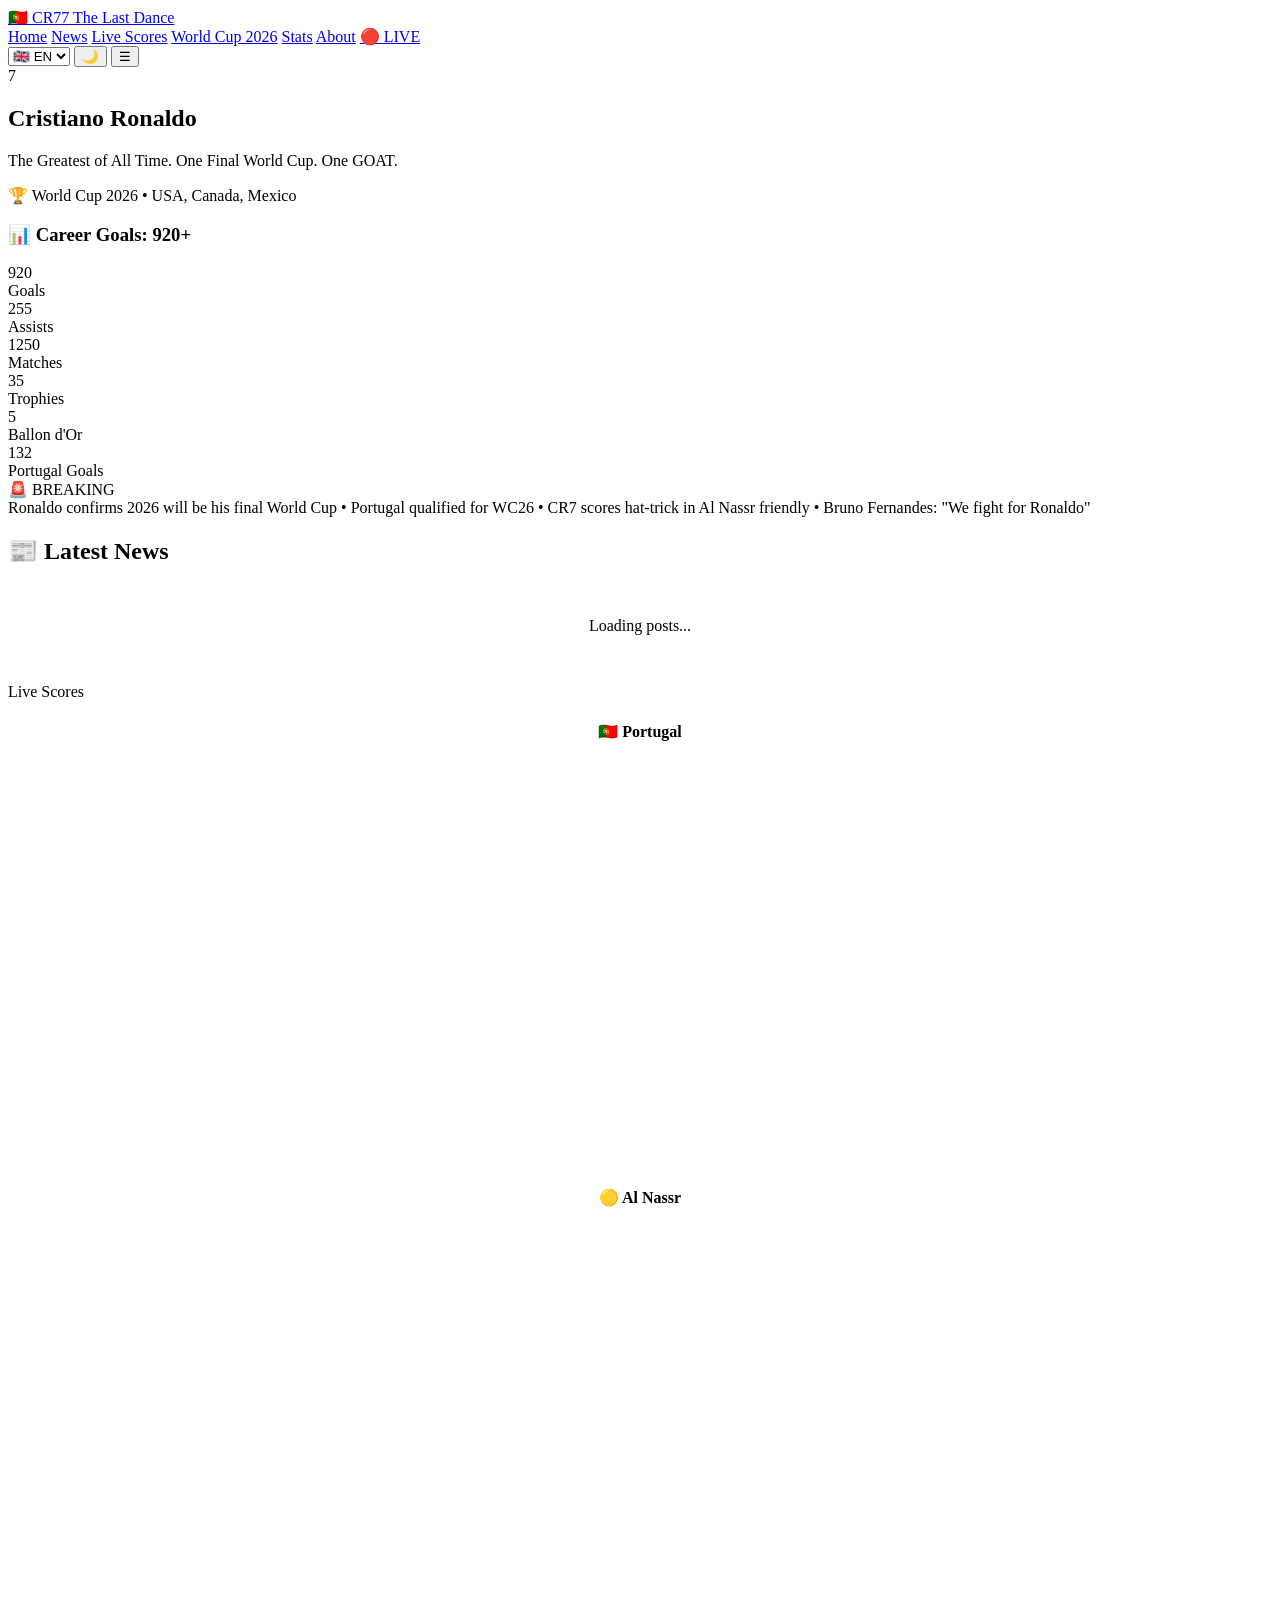
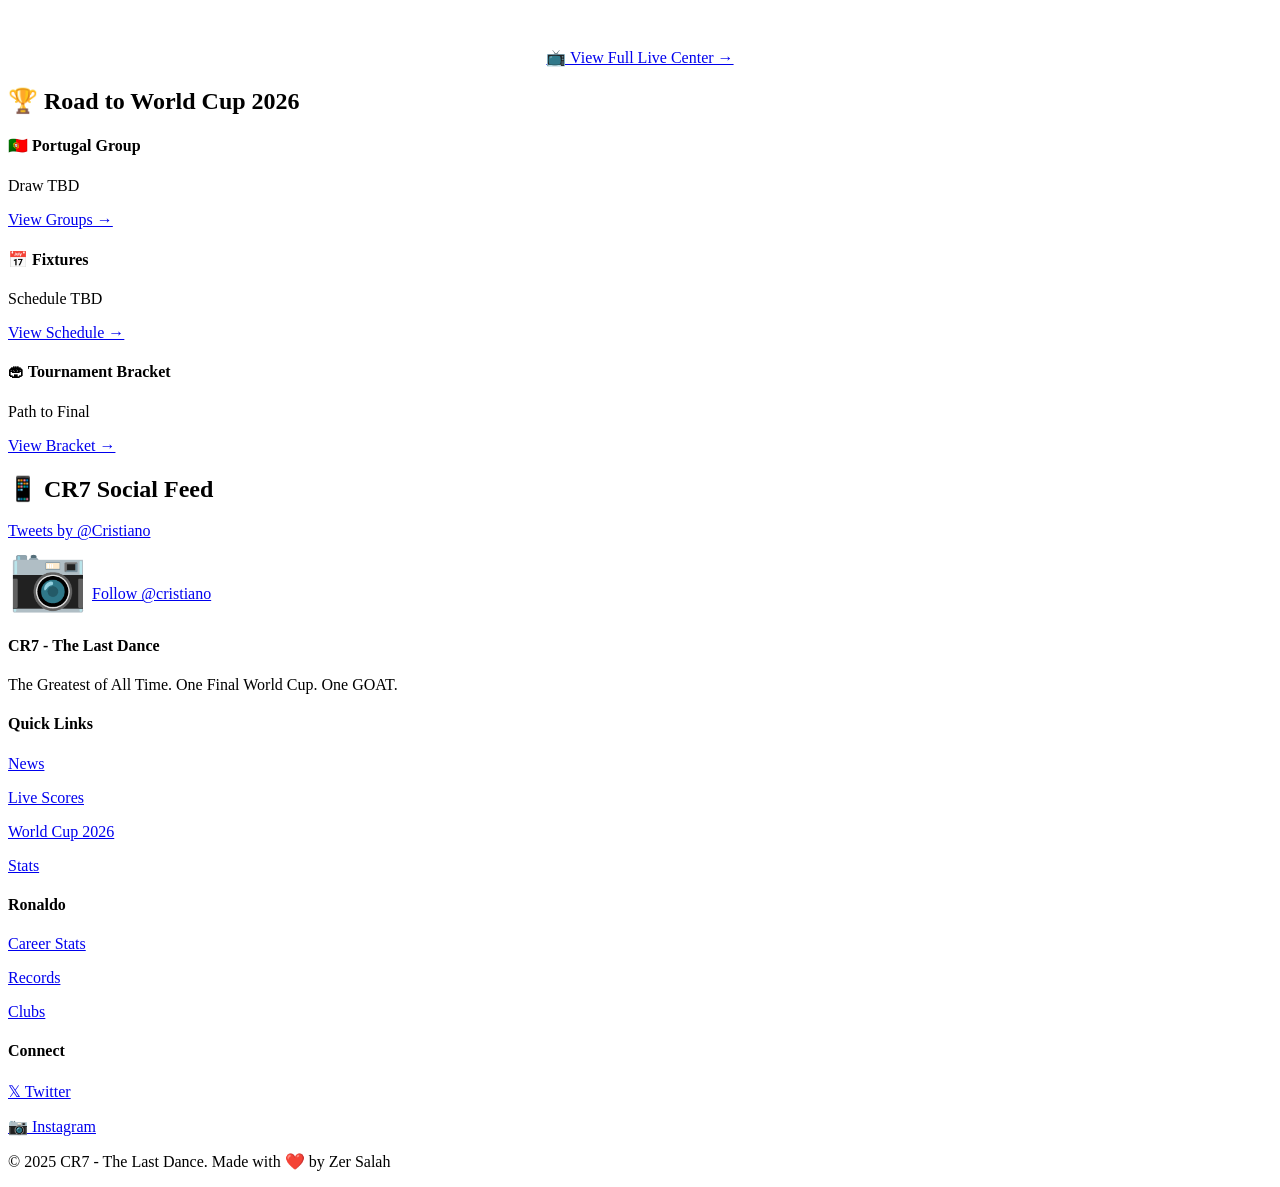
==== index.html @ 3b0e1123 "Create index.html" ====
<!DOCTYPE html>
<html lang="en" dir="ltr" data-theme="light">
<head>
    <meta charset="UTF-8">
    <meta name="viewport" content="width=device-width, initial-scale=1.0">
    <title>CR7 - The Last Dance</title>
    <meta name="description" content="The Greatest of All Time. One Final World Cup. One GOAT.">
    <meta name="keywords" content="Cristiano Ronaldo, CR7, Portugal, World Cup 2026, WC26, Al Nassr, Football, GOAT">
    <meta name="author" content="Zer Salah">
    <meta property="og:title" content="CR7 - The Last Dance">
    <meta property="og:description" content="The Greatest of All Time. One Final World Cup. One GOAT.">
    <meta property="og:url" content="https://cr7goat.vercel.app/">
    <meta property="og:type" content="website">
    <meta name="twitter:card" content="summary_large_image">
    <link rel="stylesheet" href="css/style.css">
    <link href="https://fonts.googleapis.com/css2?family=Inter:wght@400;500;600;700;800;900&family=Tajawal:wght@400;500;700;800&display=swap" rel="stylesheet">
    <link rel="icon" href="data:image/svg+xml,<svg xmlns='http://www.w3.org/2000/svg' viewBox='0 0 100 100'><text y='0.9em' font-size='90'>🐐</text></svg>">
</head>
<body>
    <header class="site-header">
        <div class="header-inner">
            <a href="index.html" class="logo">
                <span>🇵🇹</span> CR7<span class="logo-number">7</span> <span class="logo-text">The Last Dance</span>
            </a>
            <nav class="main-nav" id="mainNav">
                <a href="index.html" class="active">Home</a>
                <a href="news.html">News</a>
                <a href="live-scores.html">Live Scores</a>
                <a href="world-cup.html">World Cup 2026</a>
                <a href="stats.html">Stats</a>
                <a href="about.html">About</a>
                <a href="live-scores.html" class="nav-cta">🔴 LIVE</a>
            </nav>
            <div class="header-actions">
                <select class="lang-switch" id="langSwitch" onchange="changeLanguage(this.value)">
                    <option value="en">🇬🇧 EN</option>
                    <option value="ar">🇸🇦 AR</option>
                    <option value="fr">🇫🇷 FR</option>
                    <option value="pt">🇵🇹 PT</option>
                    <option value="es">🇪🇸 ES</option>
                </select>
                <button class="dark-toggle" id="darkToggle" aria-label="Toggle dark mode">🌙</button>
                <button class="menu-toggle" id="menuToggle" aria-label="Toggle menu">☰</button>
            </div>
        </div>
    </header>

    <section class="hero">
        <div class="hero-content">
            <div class="hero-player">7</div>
            <h1>Cristiano Ronaldo</h1>
            <p class="hero-subtitle">The Greatest of All Time. One Final World Cup. One GOAT.</p>
            <span class="hero-badge">🏆 World Cup 2026 • USA, Canada, Mexico</span>
        </div>
    </section>

    <main class="container">
        <section class="stats-widget" id="statsWidget">
            <h3>📊 Career Goals: <span id="totalGoals">920</span>+</h3>
            <div class="stats-grid">
                <div class="stat-item"><div class="stat-number">920</div><div class="stat-label">Goals</div></div>
                <div class="stat-item"><div class="stat-number">255</div><div class="stat-label">Assists</div></div>
                <div class="stat-item"><div class="stat-number">1250</div><div class="stat-label">Matches</div></div>
                <div class="stat-item"><div class="stat-number">35</div><div class="stat-label">Trophies</div></div>
                <div class="stat-item"><div class="stat-number">5</div><div class="stat-label">Ballon d'Or</div></div>
                <div class="stat-item"><div class="stat-number">132</div><div class="stat-label">Portugal Goals</div></div>
            </div>
        </section>

        <div class="news-ticker">
            <span class="ticker-label">🚨 BREAKING</span>
            <div class="ticker-content">
                <span>Ronaldo confirms 2026 will be his final World Cup • Portugal qualified for WC26 • CR7 scores hat-trick in Al Nassr friendly • Bruno Fernandes: "We fight for Ronaldo"</span>
            </div>
        </div>

        <section>
            <h2>📰 Latest News</h2>
            <div class="posts-grid" id="postsGrid"><p style="text-align:center;padding:2rem;">Loading posts...</p></div>
            <div class="pagination" id="pagination"></div>
        </section>

        <section class="live-scores">
            <div class="live-header"><span class="live-dot"></span> Live Scores</div>
            <div class="live-scores-grid">
                <div><h4 style="text-align:center;">🇵🇹 Portugal</h4>
                    <iframe src="https://www.sofascore.com/team/football/portugal/303/embed" height="400" style="width:100%;border-radius:8px;border:none;"></iframe>
                </div>
                <div><h4 style="text-align:center;">🟡 Al Nassr</h4>
                    <iframe src="https://www.sofascore.com/team/football/al-nassr/2623/embed" height="400" style="width:100%;border-radius:8px;border:none;"></iframe>
                </div>
            </div>
            <div style="text-align:center;margin-top:1rem;">
                <a href="live-scores.html" class="btn-primary">📺 View Full Live Center →</a>
            </div>
        </section>

        <section>
            <h2>🏆 Road to World Cup 2026</h2>
            <div class="wc-preview-grid">
                <div class="wc-card"><h4>🇵🇹 Portugal Group</h4><p style="color:var(--text-light);">Draw TBD</p><a href="world-cup.html" class="btn-link">View Groups →</a></div>
                <div class="wc-card"><h4>📅 Fixtures</h4><p style="color:var(--text-light);">Schedule TBD</p><a href="world-cup.html" class="btn-link">View Schedule →</a></div>
                <div class="wc-card"><h4>🏟 Tournament Bracket</h4><p style="color:var(--text-light);">Path to Final</p><a href="world-cup.html" class="btn-link">View Bracket →</a></div>
            </div>
        </section>

        <section>
            <h2>📱 CR7 Social Feed</h2>
            <div class="social-feed">
                <div class="social-embed">
                    <a class="twitter-timeline" href="https://twitter.com/Cristiano" data-height="500">Tweets by @Cristiano</a>
                    <script async src="https://platform.twitter.com/widgets.js"></script>
                </div>
                <div class="social-embed instagram-placeholder">
                    <span style="font-size:4rem;">📷</span>
                    <a href="https://instagram.com/cristiano" target="_blank" class="btn-instagram">Follow @cristiano</a>
                </div>
            </div>
        </section>
    </main>

    <footer class="site-footer">
        <div class="footer-grid">
            <div><h4>CR7 - The Last Dance</h4><p>The Greatest of All Time. One Final World Cup. One GOAT.</p></div>
            <div><h4>Quick Links</h4><p><a href="news.html">News</a></p><p><a href="live-scores.html">Live Scores</a></p><p><a href="world-cup.html">World Cup 2026</a></p><p><a href="stats.html">Stats</a></p></div>
            <div><h4>Ronaldo</h4><p><a href="stats.html">Career Stats</a></p><p><a href="stats.html">Records</a></p><p><a href="stats.html">Clubs</a></p></div>
            <div><h4>Connect</h4><p><a href="https://twitter.com/Cristiano">𝕏 Twitter</a></p><p><a href="https://instagram.com/cristiano">📷 Instagram</a></p></div>
        </div>
        <div class="footer-bottom"><p>© 2025 CR7 - The Last Dance. Made with ❤️ by Zer Salah</p></div>
    </footer>

    <script src="js/main.js"></script>
</body>
</html>
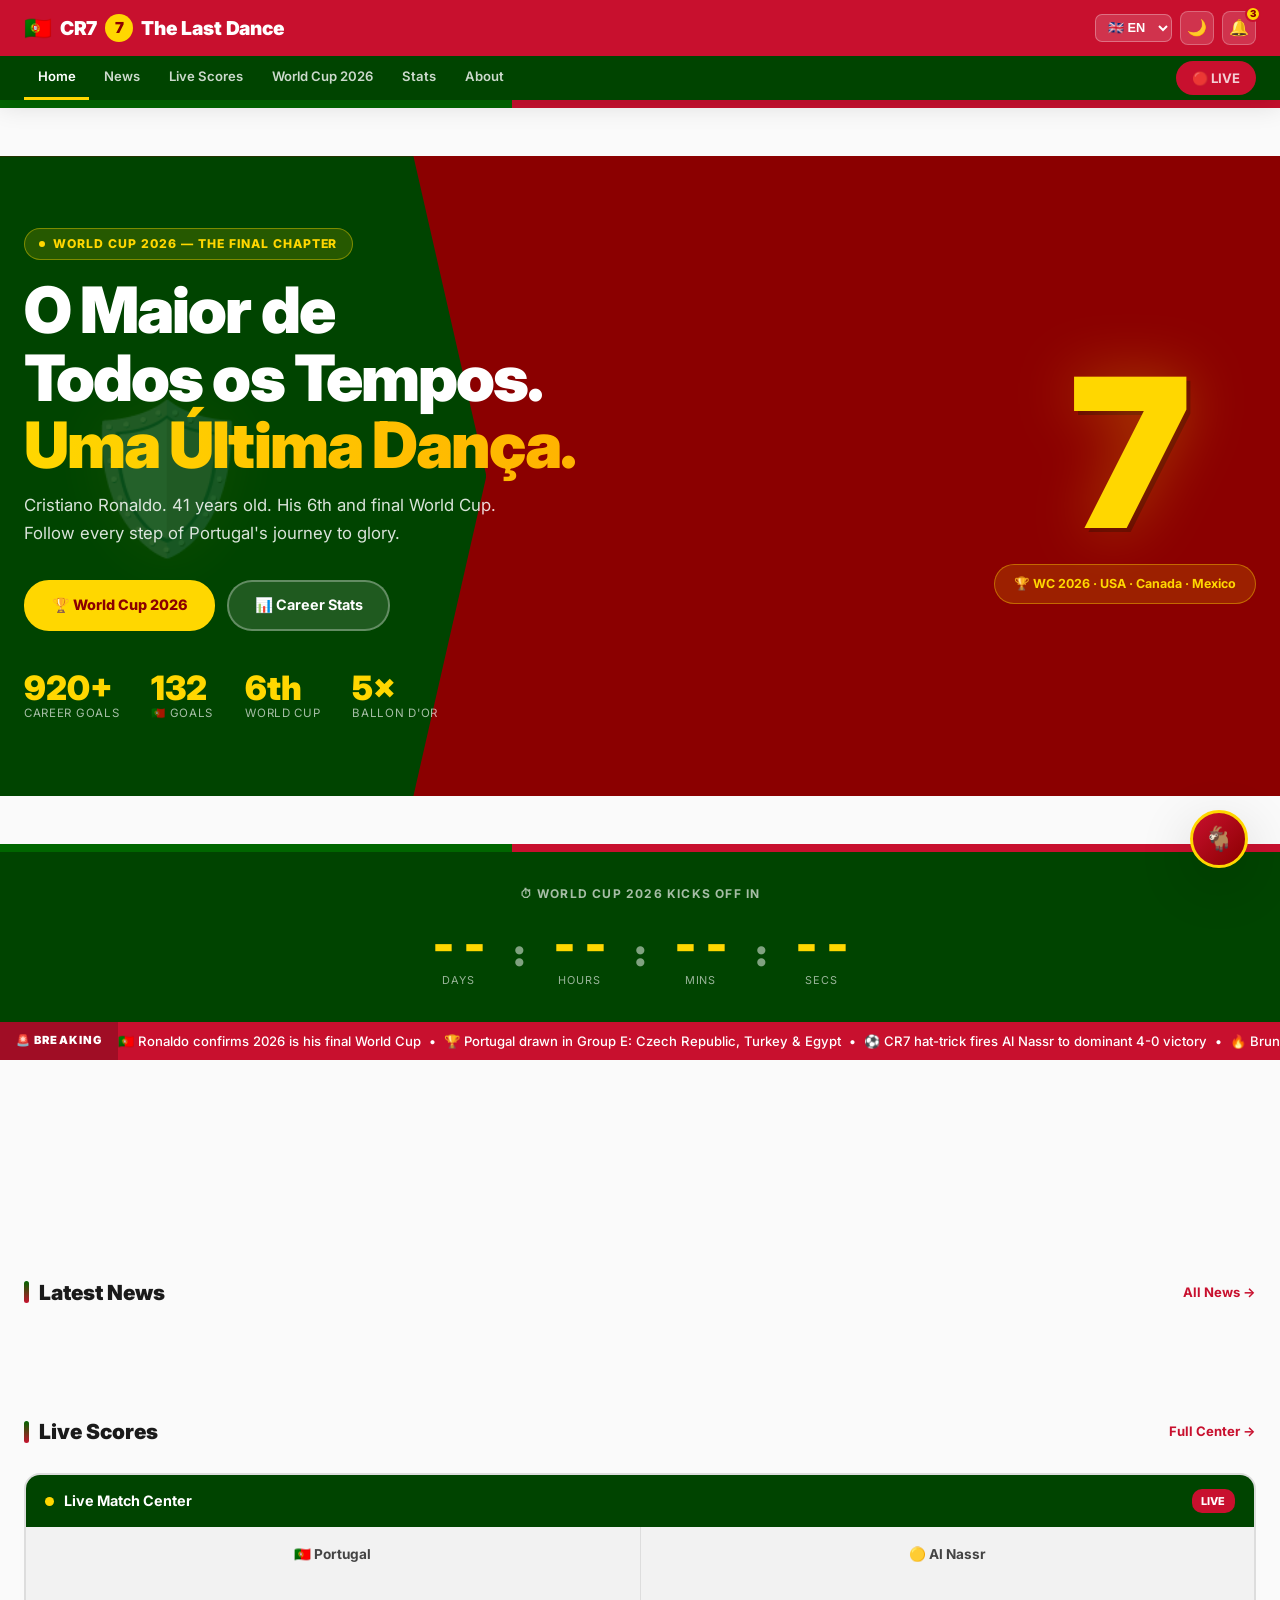
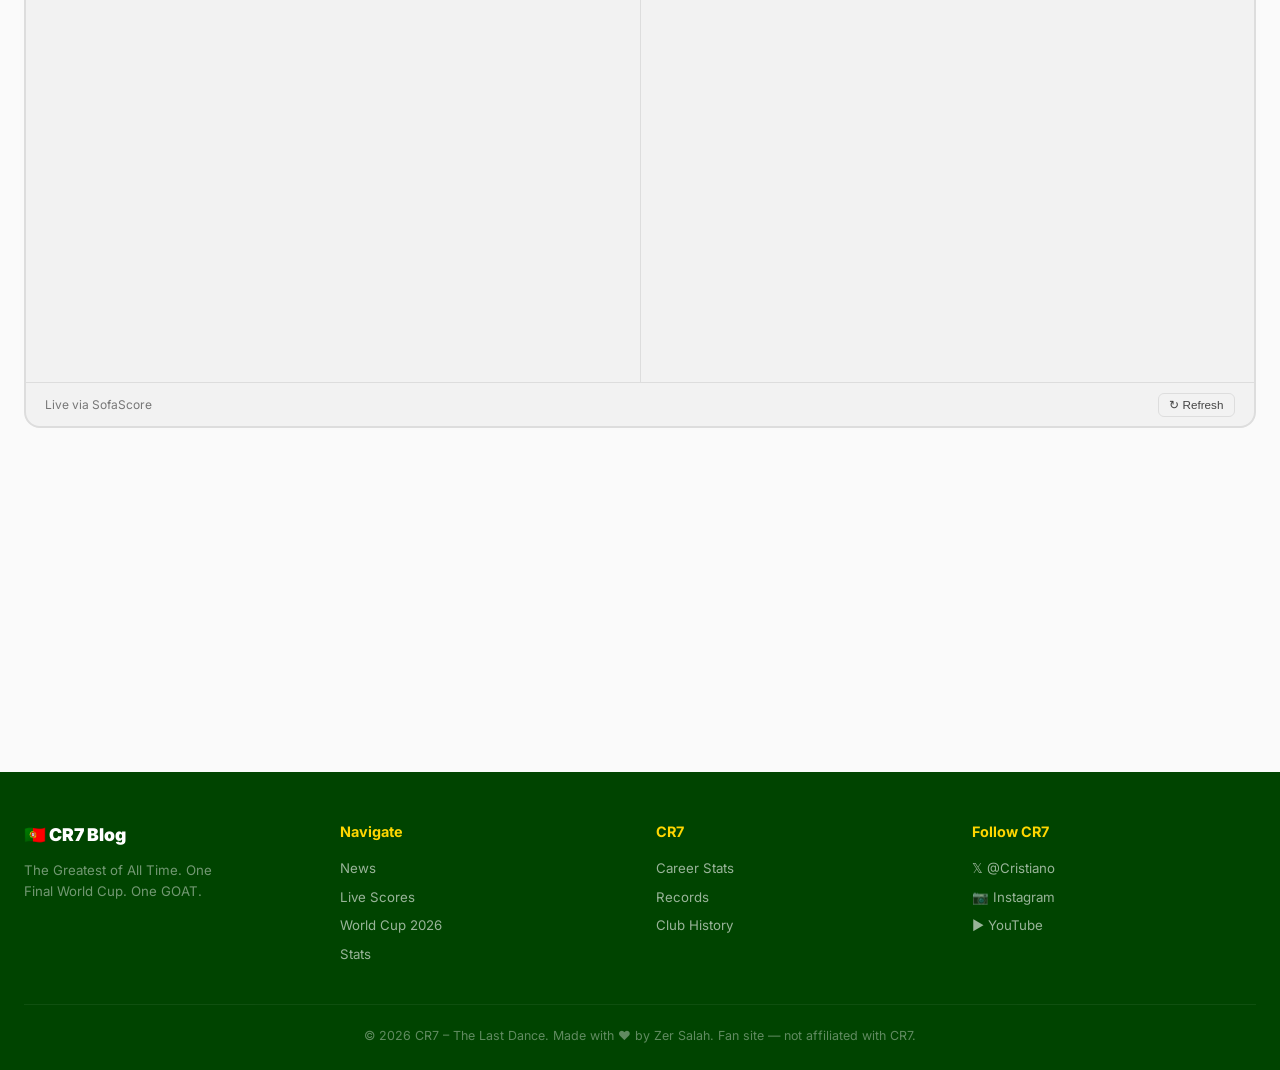
==== commit 7ed0cd59: "Add files via upload" ====
--- a/index.html
+++ b/index.html
@@ -1,134 +1,231 @@
 <!DOCTYPE html>
 <html lang="en" dir="ltr" data-theme="light">
 <head>
-    <meta charset="UTF-8">
-    <meta name="viewport" content="width=device-width, initial-scale=1.0">
-    <title>CR7 - The Last Dance</title>
-    <meta name="description" content="The Greatest of All Time. One Final World Cup. One GOAT.">
-    <meta name="keywords" content="Cristiano Ronaldo, CR7, Portugal, World Cup 2026, WC26, Al Nassr, Football, GOAT">
-    <meta name="author" content="Zer Salah">
-    <meta property="og:title" content="CR7 - The Last Dance">
-    <meta property="og:description" content="The Greatest of All Time. One Final World Cup. One GOAT.">
-    <meta property="og:url" content="https://cr7goat.vercel.app/">
-    <meta property="og:type" content="website">
-    <meta name="twitter:card" content="summary_large_image">
-    <link rel="stylesheet" href="css/style.css">
-    <link href="https://fonts.googleapis.com/css2?family=Inter:wght@400;500;600;700;800;900&family=Tajawal:wght@400;500;700;800&display=swap" rel="stylesheet">
-    <link rel="icon" href="data:image/svg+xml,<svg xmlns='http://www.w3.org/2000/svg' viewBox='0 0 100 100'><text y='0.9em' font-size='90'>🐐</text></svg>">
+  <meta charset="UTF-8">
+  <meta name="viewport" content="width=device-width, initial-scale=1.0">
+  <title>CR7 – The Last Dance | Cristiano Ronaldo World Cup 2026</title>
+  <meta name="description" content="Follow Cristiano Ronaldo's final World Cup 2026 journey with Portugal.">
+  <link rel="stylesheet" href="css/style.css">
+  <link href="https://fonts.googleapis.com/css2?family=Inter:wght@400;500;600;700;800;900&family=Tajawal:wght@400;500;700;800&display=swap" rel="stylesheet">
+  <link rel="icon" href="data:image/svg+xml,<svg xmlns='http://www.w3.org/2000/svg' viewBox='0 0 100 100'><text y='.9em' font-size='90'>🇵🇹</text></svg>">
 </head>
 <body>
-    <header class="site-header">
-        <div class="header-inner">
-            <a href="index.html" class="logo">
-                <span>🇵🇹</span> CR7<span class="logo-number">7</span> <span class="logo-text">The Last Dance</span>
-            </a>
-            <nav class="main-nav" id="mainNav">
-                <a href="index.html" class="active">Home</a>
-                <a href="news.html">News</a>
-                <a href="live-scores.html">Live Scores</a>
-                <a href="world-cup.html">World Cup 2026</a>
-                <a href="stats.html">Stats</a>
-                <a href="about.html">About</a>
-                <a href="live-scores.html" class="nav-cta">🔴 LIVE</a>
-            </nav>
-            <div class="header-actions">
-                <select class="lang-switch" id="langSwitch" onchange="changeLanguage(this.value)">
-                    <option value="en">🇬🇧 EN</option>
-                    <option value="ar">🇸🇦 AR</option>
-                    <option value="fr">🇫🇷 FR</option>
-                    <option value="pt">🇵🇹 PT</option>
-                    <option value="es">🇪🇸 ES</option>
-                </select>
-                <button class="dark-toggle" id="darkToggle" aria-label="Toggle dark mode">🌙</button>
-                <button class="menu-toggle" id="menuToggle" aria-label="Toggle menu">☰</button>
-            </div>
-        </div>
-    </header>
-
-    <section class="hero">
-        <div class="hero-content">
-            <div class="hero-player">7</div>
-            <h1>Cristiano Ronaldo</h1>
-            <p class="hero-subtitle">The Greatest of All Time. One Final World Cup. One GOAT.</p>
-            <span class="hero-badge">🏆 World Cup 2026 • USA, Canada, Mexico</span>
-        </div>
-    </section>
-
-    <main class="container">
-        <section class="stats-widget" id="statsWidget">
-            <h3>📊 Career Goals: <span id="totalGoals">920</span>+</h3>
-            <div class="stats-grid">
-                <div class="stat-item"><div class="stat-number">920</div><div class="stat-label">Goals</div></div>
-                <div class="stat-item"><div class="stat-number">255</div><div class="stat-label">Assists</div></div>
-                <div class="stat-item"><div class="stat-number">1250</div><div class="stat-label">Matches</div></div>
-                <div class="stat-item"><div class="stat-number">35</div><div class="stat-label">Trophies</div></div>
-                <div class="stat-item"><div class="stat-number">5</div><div class="stat-label">Ballon d'Or</div></div>
-                <div class="stat-item"><div class="stat-number">132</div><div class="stat-label">Portugal Goals</div></div>
-            </div>
-        </section>
-
-        <div class="news-ticker">
-            <span class="ticker-label">🚨 BREAKING</span>
-            <div class="ticker-content">
-                <span>Ronaldo confirms 2026 will be his final World Cup • Portugal qualified for WC26 • CR7 scores hat-trick in Al Nassr friendly • Bruno Fernandes: "We fight for Ronaldo"</span>
-            </div>
-        </div>
-
-        <section>
-            <h2>📰 Latest News</h2>
-            <div class="posts-grid" id="postsGrid"><p style="text-align:center;padding:2rem;">Loading posts...</p></div>
-            <div class="pagination" id="pagination"></div>
-        </section>
-
-        <section class="live-scores">
-            <div class="live-header"><span class="live-dot"></span> Live Scores</div>
-            <div class="live-scores-grid">
-                <div><h4 style="text-align:center;">🇵🇹 Portugal</h4>
-                    <iframe src="https://www.sofascore.com/team/football/portugal/303/embed" height="400" style="width:100%;border-radius:8px;border:none;"></iframe>
-                </div>
-                <div><h4 style="text-align:center;">🟡 Al Nassr</h4>
-                    <iframe src="https://www.sofascore.com/team/football/al-nassr/2623/embed" height="400" style="width:100%;border-radius:8px;border:none;"></iframe>
-                </div>
-            </div>
-            <div style="text-align:center;margin-top:1rem;">
-                <a href="live-scores.html" class="btn-primary">📺 View Full Live Center →</a>
-            </div>
-        </section>
-
-        <section>
-            <h2>🏆 Road to World Cup 2026</h2>
-            <div class="wc-preview-grid">
-                <div class="wc-card"><h4>🇵🇹 Portugal Group</h4><p style="color:var(--text-light);">Draw TBD</p><a href="world-cup.html" class="btn-link">View Groups →</a></div>
-                <div class="wc-card"><h4>📅 Fixtures</h4><p style="color:var(--text-light);">Schedule TBD</p><a href="world-cup.html" class="btn-link">View Schedule →</a></div>
-                <div class="wc-card"><h4>🏟 Tournament Bracket</h4><p style="color:var(--text-light);">Path to Final</p><a href="world-cup.html" class="btn-link">View Bracket →</a></div>
-            </div>
-        </section>
-
-        <section>
-            <h2>📱 CR7 Social Feed</h2>
-            <div class="social-feed">
-                <div class="social-embed">
-                    <a class="twitter-timeline" href="https://twitter.com/Cristiano" data-height="500">Tweets by @Cristiano</a>
-                    <script async src="https://platform.twitter.com/widgets.js"></script>
-                </div>
-                <div class="social-embed instagram-placeholder">
-                    <span style="font-size:4rem;">📷</span>
-                    <a href="https://instagram.com/cristiano" target="_blank" class="btn-instagram">Follow @cristiano</a>
-                </div>
-            </div>
-        </section>
-    </main>
-
-    <footer class="site-footer">
-        <div class="footer-grid">
-            <div><h4>CR7 - The Last Dance</h4><p>The Greatest of All Time. One Final World Cup. One GOAT.</p></div>
-            <div><h4>Quick Links</h4><p><a href="news.html">News</a></p><p><a href="live-scores.html">Live Scores</a></p><p><a href="world-cup.html">World Cup 2026</a></p><p><a href="stats.html">Stats</a></p></div>
-            <div><h4>Ronaldo</h4><p><a href="stats.html">Career Stats</a></p><p><a href="stats.html">Records</a></p><p><a href="stats.html">Clubs</a></p></div>
-            <div><h4>Connect</h4><p><a href="https://twitter.com/Cristiano">𝕏 Twitter</a></p><p><a href="https://instagram.com/cristiano">📷 Instagram</a></p></div>
-        </div>
-        <div class="footer-bottom"><p>© 2025 CR7 - The Last Dance. Made with ❤️ by Zer Salah</p></div>
-    </footer>
-
-    <script src="js/main.js"></script>
+  <div id="progress-bar"></div>
+
+  <!-- HEADER -->
+  <header class="site-header">
+    <div class="header-top">
+      <a href="index.html" class="logo">
+        <span class="logo-flag">🇵🇹</span>
+        CR7 <span class="logo-badge">7</span> The Last Dance
+      </a>
+      <div class="header-top-right">
+        <select class="lang-select" id="langSelect">
+          <option value="en">🇬🇧 EN</option>
+          <option value="ar">🇸🇦 AR</option>
+          <option value="fr">🇫🇷 FR</option>
+          <option value="pt">🇵🇹 PT</option>
+          <option value="es">🇪🇸 ES</option>
+        </select>
+        <button class="icon-btn" id="darkBtn" aria-label="Toggle dark mode">🌙</button>
+        <div class="notif-wrap">
+          <button class="icon-btn" id="notifBtn" aria-label="Notifications">🔔</button>
+          <span class="notif-badge">3</span>
+        </div>
+        <button class="icon-btn menu-btn" id="menuBtn">☰</button>
+      </div>
+    </div>
+    <nav class="header-nav" id="mainNav">
+      <a href="index.html" class="active">Home</a>
+      <a href="news.html">News</a>
+      <a href="live-scores.html">Live Scores</a>
+      <a href="world-cup.html">World Cup 2026</a>
+      <a href="stats.html">Stats</a>
+      <a href="about.html">About</a>
+      <a href="live-scores.html" class="nav-live">🔴 LIVE</a>
+    </nav>
+  </header>
+
+  <!-- NOTIFICATIONS -->
+  <div class="notif-drawer" id="notifDrawer">
+    <div class="notif-drawer-head">🔔 Notifications</div>
+    <div class="notif-item"><span class="notif-dot"></span><div><div class="notif-text">Portugal in Group E: Czech Republic, Turkey, Egypt</div><div class="notif-time">2 hours ago</div></div></div>
+    <div class="notif-item"><span class="notif-dot"></span><div><div class="notif-text">CR7 hat-trick fires Al Nassr to 4-0 win</div><div class="notif-time">Yesterday</div></div></div>
+    <div class="notif-item"><span class="notif-dot"></span><div><div class="notif-text">Ronaldo confirms 2026 is his final World Cup</div><div class="notif-time">2 days ago</div></div></div>
+  </div>
+
+  <!-- FLAG STRIPE -->
+  <div class="flag-stripe"><div class="s-green"></div><div class="s-red"></div></div>
+
+  <!-- HERO -->
+  <section class="hero">
+    <div class="hero-coat">🛡️</div>
+    <div class="hero-content">
+      <div class="hero-left">
+        <div class="hero-eyebrow"><span class="eyebrow-dot"></span> World Cup 2026 — The Final Chapter</div>
+        <h1>O Maior de<br>Todos os Tempos.<br><em>Uma Última Dança.</em></h1>
+        <p class="hero-sub">Cristiano Ronaldo. 41 years old. His 6th and final World Cup. Follow every step of Portugal's journey to glory.</p>
+        <div class="hero-ctas">
+          <a href="world-cup.html" class="btn-primary">🏆 World Cup 2026</a>
+          <a href="stats.html" class="btn-secondary">📊 Career Stats</a>
+        </div>
+        <div class="hero-stats">
+          <div class="h-stat"><span class="h-stat-num">920+</span><div class="h-stat-label">Career Goals</div></div>
+          <div class="h-stat"><span class="h-stat-num">132</span><div class="h-stat-label">🇵🇹 Goals</div></div>
+          <div class="h-stat"><span class="h-stat-num">6th</span><div class="h-stat-label">World Cup</div></div>
+          <div class="h-stat"><span class="h-stat-num">5×</span><div class="h-stat-label">Ballon d'Or</div></div>
+        </div>
+      </div>
+      <div class="hero-right">
+        <div class="hero-number">7</div>
+        <div class="hero-flag-badge">🏆 WC 2026 · USA · Canada · Mexico</div>
+      </div>
+    </div>
+  </section>
+
+  <!-- FLAG STRIPE -->
+  <div class="flag-stripe"><div class="s-green"></div><div class="s-red"></div></div>
+
+  <!-- COUNTDOWN -->
+  <div class="countdown-section">
+    <div class="countdown-label">⏱ World Cup 2026 Kicks Off In</div>
+    <div class="countdown-grid">
+      <div class="countdown-item"><span class="countdown-num" id="cd-days">--</span><div class="countdown-unit">Days</div></div>
+      <div class="countdown-sep">:</div>
+      <div class="countdown-item"><span class="countdown-num" id="cd-hours">--</span><div class="countdown-unit">Hours</div></div>
+      <div class="countdown-sep">:</div>
+      <div class="countdown-item"><span class="countdown-num" id="cd-mins">--</span><div class="countdown-unit">Mins</div></div>
+      <div class="countdown-sep">:</div>
+      <div class="countdown-item"><span class="countdown-num" id="cd-secs">--</span><div class="countdown-unit">Secs</div></div>
+    </div>
+  </div>
+
+  <!-- TICKER -->
+  <div class="ticker-wrap">
+    <div class="ticker-label">🚨 BREAKING</div>
+    <div class="ticker-track">
+      <span class="ticker-inner">🇵🇹 Ronaldo confirms 2026 is his final World Cup &nbsp;•&nbsp; 🏆 Portugal drawn in Group E: Czech Republic, Turkey &amp; Egypt &nbsp;•&nbsp; ⚽ CR7 hat-trick fires Al Nassr to dominant 4-0 victory &nbsp;•&nbsp; 🔥 Bruno Fernandes: "We fight for Ronaldo's dream" &nbsp;•&nbsp; 🌍 WC 2026 opens June 11 in USA, Canada &amp; Mexico &nbsp;•&nbsp; 🥅 Ronaldo surpasses 920 career goals</span>
+    </div>
+  </div>
+
+  <main class="container">
+    <!-- CAREER STATS -->
+    <section class="stats-bar reveal">
+      <div class="stats-bar-title">📊 CR7 CAREER NUMBERS — THE GOAT</div>
+      <div class="stats-bar-grid">
+        <div class="stat-cell"><span class="stat-cell-num" data-count="920">0</span><div class="stat-cell-label">Goals</div></div>
+        <div class="stat-cell"><span class="stat-cell-num" data-count="255">0</span><div class="stat-cell-label">Assists</div></div>
+        <div class="stat-cell"><span class="stat-cell-num" data-count="1250">0</span><div class="stat-cell-label">Matches</div></div>
+        <div class="stat-cell"><span class="stat-cell-num" data-count="35">0</span><div class="stat-cell-label">Trophies</div></div>
+        <div class="stat-cell"><span class="stat-cell-num" data-count="5">0</span><div class="stat-cell-label">Ballon d'Or</div></div>
+        <div class="stat-cell"><span class="stat-cell-num" data-count="132">0</span><div class="stat-cell-label">🇵🇹 Goals</div></div>
+        <div class="stat-cell"><span class="stat-cell-num" data-count="140">0</span><div class="stat-cell-label">UCL Goals</div></div>
+        <div class="stat-cell"><span class="stat-cell-num" data-count="212">0</span><div class="stat-cell-label">Caps</div></div>
+      </div>
+    </section>
+
+    <!-- LATEST NEWS -->
+    <section>
+      <div class="section-header">
+        <h2 class="section-title" data-i18n="latest_news">Latest News</h2>
+        <a href="news.html" class="view-all">All News →</a>
+      </div>
+      <div class="posts-grid featured-layout" id="postsGrid"></div>
+      <div class="pagination" id="pagination"></div>
+    </section>
+
+    <!-- LIVE SCORES -->
+    <section>
+      <div class="section-header">
+        <h2 class="section-title" data-i18n="live_scores">Live Scores</h2>
+        <a href="live-scores.html" class="view-all">Full Center →</a>
+      </div>
+      <div class="live-section">
+        <div class="live-header">
+          <span class="live-dot"></span> Live Match Center
+          <span class="live-badge">LIVE</span>
+        </div>
+        <div class="scores-embed-grid">
+          <div>
+            <h4>🇵🇹 Portugal</h4>
+            <iframe src="https://www.sofascore.com/team/football/portugal/303/embed" height="380" style="width:100%;border:none;border-radius:8px;" loading="lazy"></iframe>
+          </div>
+          <div>
+            <h4>🟡 Al Nassr</h4>
+            <iframe src="https://www.sofascore.com/team/football/al-nassr/2623/embed" height="380" style="width:100%;border:none;border-radius:8px;" loading="lazy"></iframe>
+          </div>
+        </div>
+        <div class="last-updated">
+          <span id="lastUpdated">Live via SofaScore</span>
+          <button class="refresh-btn" id="refreshScores">↻ Refresh</button>
+        </div>
+      </div>
+    </section>
+
+    <!-- WORLD CUP PREVIEW -->
+    <section class="reveal">
+      <div class="section-header">
+        <h2 class="section-title" data-i18n="world_cup_path">Road to World Cup 2026</h2>
+        <a href="world-cup.html" class="view-all">Full Guide →</a>
+      </div>
+      <div class="wc-grid">
+        <div class="wc-card"><h4>🇵🇹 Group E</h4><p>Czech Republic · Turkey · Egypt<br>Portugal's path to the knockouts</p><a href="world-cup.html" class="btn-link">View Group →</a></div>
+        <div class="wc-card"><h4>📅 First Match</h4><p>Portugal vs Czech Republic<br>June 14, 2026 — Kansas City</p><a href="world-cup.html" class="btn-link">View Schedule →</a></div>
+        <div class="wc-card"><h4>🏟 48 Teams</h4><p>104 matches · Final July 19<br>MetLife Stadium, New York</p><a href="world-cup.html" class="btn-link">View Bracket →</a></div>
+        <div class="wc-card"><h4>👥 Portugal Squad</h4><p>Ronaldo · Fernandes · Leão · Neves<br>A golden generation</p><a href="world-cup.html#squad" class="btn-link">View Squad →</a></div>
+      </div>
+    </section>
+  </main>
+
+  <!-- FOOTER -->
+  <footer class="site-footer">
+    <div class="footer-inner">
+      <div class="footer-grid">
+        <div>
+          <div class="footer-logo">🇵🇹 CR7 Blog</div>
+          <p class="footer-desc">The Greatest of All Time. One Final World Cup. One GOAT.</p>
+        </div>
+        <div>
+          <h4>Navigate</h4>
+          <a href="news.html">News</a>
+          <a href="live-scores.html">Live Scores</a>
+          <a href="world-cup.html">World Cup 2026</a>
+          <a href="stats.html">Stats</a>
+        </div>
+        <div>
+          <h4>CR7</h4>
+          <a href="stats.html">Career Stats</a>
+          <a href="stats.html#records">Records</a>
+          <a href="stats.html#clubs">Club History</a>
+        </div>
+        <div>
+          <h4>Follow CR7</h4>
+          <a href="https://twitter.com/Cristiano" target="_blank">𝕏 @Cristiano</a>
+          <a href="https://instagram.com/cristiano" target="_blank">📷 Instagram</a>
+          <a href="https://youtube.com" target="_blank">▶ YouTube</a>
+        </div>
+      </div>
+      <div class="footer-bottom">© 2026 CR7 – The Last Dance. Made with ❤️ by Zer Salah. Fan site — not affiliated with CR7.</div>
+    </div>
+  </footer>
+
+  <!-- CHATBOT -->
+  <div class="chatbot-window" id="chatWindow">
+    <div class="chatbot-head">
+      <div class="chatbot-avatar">CR7</div>
+      <div class="chatbot-head-info"><h4>CR7Bot 🤖</h4><p>Ask me anything about Ronaldo</p></div>
+      <button class="chatbot-close" id="chatClose">✕</button>
+    </div>
+    <div class="chatbot-msgs" id="chatMsgs">
+      <div class="chat-msg bot">⚽ Olá! I'm CR7Bot. Ask me anything about Cristiano Ronaldo or Portugal's World Cup 2026 journey!</div>
+    </div>
+    <div class="chatbot-footer">
+      <input class="chat-input" id="chatInput" type="text" placeholder="Ask about CR7...">
+      <button class="chat-send" id="chatSend">➤</button>
+    </div>
+  </div>
+  <button class="chatbot-fab" id="chatFab" aria-label="Open chatbot">🐐</button>
+
+  <script src="js/main.js"></script>
 </body>
 </html>
--- a/css/style.css
+++ b/css/style.css
@@ -0,0 +1,624 @@
+/* ===== CR7 - PORTUGAL COLORS REBUILD ===== */
+:root {
+  --red:        #C8102E;
+  --red-dark:   #8B0000;
+  --red-light:  #E8253F;
+  --green:      #006600;
+  --green-dark: #004400;
+  --green-mid:  #008800;
+  --gold:       #FFD700;
+  --gold-dim:   #C9A800;
+  --white:      #FFFFFF;
+  --text:       #1A1A1A;
+  --text-2:     #444444;
+  --text-3:     #777777;
+  --bg:         #FAFAFA;
+  --bg-2:       #F2F2F2;
+  --bg-3:       #E8E8E8;
+  --border:     #DDDDDD;
+  --shadow-sm:  0 2px 8px rgba(0,0,0,.08);
+  --shadow-md:  0 6px 24px rgba(0,0,0,.12);
+  --shadow-lg:  0 16px 56px rgba(0,0,0,.16);
+  --radius:     10px;
+  --radius-lg:  16px;
+  --trans:      all .25s ease;
+}
+
+[data-theme="dark"] {
+  --red:        #E8253F;
+  --red-dark:   #C8102E;
+  --green:      #00AA00;
+  --green-dark: #006600;
+  --green-mid:  #00CC00;
+  --gold:       #FFE44D;
+  --text:       #F5F5F5;
+  --text-2:     #BBBBBB;
+  --text-3:     #888888;
+  --bg:         #0A0A0A;
+  --bg-2:       #141414;
+  --bg-3:       #1E1E1E;
+  --border:     #2E2E2E;
+}
+
+[dir="rtl"] { direction: rtl; font-family: 'Tajawal', sans-serif; }
+*, *::before, *::after { margin:0; padding:0; box-sizing:border-box; }
+html { scroll-behavior: smooth; }
+
+body {
+  font-family: 'Inter', system-ui, sans-serif;
+  background: var(--bg); color: var(--text);
+  line-height: 1.7; transition: background .3s, color .3s; overflow-x: hidden;
+}
+
+::-webkit-scrollbar { width: 6px; }
+::-webkit-scrollbar-track { background: var(--bg-2); }
+::-webkit-scrollbar-thumb { background: var(--red); border-radius: 3px; }
+
+.container { max-width: 1300px; margin: 0 auto; padding: 0 1.5rem; }
+a { color: var(--green); text-decoration: none; transition: var(--trans); }
+img { display: block; width: 100%; }
+section { margin: 3rem 0; }
+
+/* ===== PROGRESS BAR ===== */
+#progress-bar {
+  position: fixed; top: 0; left: 0; height: 4px;
+  background: linear-gradient(90deg, var(--green), var(--gold), var(--red));
+  width: 0%; z-index: 9999; transition: width .1s;
+}
+
+/* ===== HEADER — RED top, GREEN bottom stripe ===== */
+.site-header {
+  position: sticky; top: 0; z-index: 1000;
+  box-shadow: var(--shadow-md);
+}
+
+.header-top {
+  background: var(--red);
+  padding: .55rem 1.5rem;
+  display: flex; align-items: center; justify-content: space-between;
+  max-width: 100%; flex-wrap: wrap; gap: .5rem;
+}
+
+.logo {
+  font-size: 1.2rem; font-weight: 900; color: #fff;
+  display: flex; align-items: center; gap: 8px; text-decoration: none;
+  letter-spacing: -.01em;
+}
+
+.logo-flag { font-size: 1.4rem; }
+.logo-badge {
+  background: var(--gold); color: var(--red-dark);
+  width: 28px; height: 28px; border-radius: 50%;
+  display: flex; align-items: center; justify-content: center;
+  font-size: .95rem; font-weight: 900;
+}
+
+.header-top-right { display: flex; align-items: center; gap: .5rem; }
+
+.lang-select {
+  background: rgba(255,255,255,.15); border: 1px solid rgba(255,255,255,.3);
+  color: #fff; padding: .3rem .5rem; border-radius: 7px;
+  font-size: .8rem; font-weight: 600; outline: none; cursor: pointer;
+}
+
+.icon-btn {
+  background: rgba(255,255,255,.15); border: 1px solid rgba(255,255,255,.25);
+  color: #fff; width: 34px; height: 34px; border-radius: 8px;
+  display: flex; align-items: center; justify-content: center;
+  cursor: pointer; font-size: 1rem; transition: var(--trans);
+}
+.icon-btn:hover { background: rgba(255,255,255,.28); }
+
+.notif-wrap { position: relative; }
+.notif-badge {
+  position: absolute; top: -5px; right: -5px;
+  background: var(--gold); color: var(--red-dark); font-size: .6rem; font-weight: 900;
+  width: 16px; height: 16px; border-radius: 50%;
+  display: flex; align-items: center; justify-content: center;
+  border: 2px solid var(--red);
+}
+
+.menu-btn { display: none; }
+
+/* Green nav stripe */
+.header-nav {
+  background: var(--green-dark);
+  display: flex; align-items: center;
+  padding: 0 1.5rem; gap: .1rem; overflow-x: auto;
+}
+
+.header-nav::-webkit-scrollbar { display: none; }
+
+.header-nav a {
+  color: rgba(255,255,255,.8); text-decoration: none;
+  font-weight: 600; font-size: .82rem;
+  padding: .6rem .85rem; border-bottom: 3px solid transparent;
+  white-space: nowrap; transition: var(--trans); display: block;
+}
+
+.header-nav a:hover, .header-nav a.active {
+  color: #fff; border-bottom-color: var(--gold);
+}
+
+.nav-live {
+  margin-left: auto; background: var(--red) !important;
+  border-radius: 20px !important; padding: .35rem 1rem !important;
+  border-bottom: none !important; font-weight: 700 !important;
+  animation: pulse-live 2s infinite;
+}
+
+@keyframes pulse-live {
+  0%,100% { box-shadow: 0 0 0 0 rgba(200,16,46,.5); }
+  50%      { box-shadow: 0 0 0 7px rgba(200,16,46,0); }
+}
+
+/* Mobile nav */
+@media (max-width: 768px) {
+  .header-nav {
+    display: none; flex-direction: column; align-items: flex-start;
+    position: absolute; top: 100%; left: 0; right: 0;
+    background: var(--green-dark); padding: .5rem; z-index: 99;
+    border-top: 2px solid var(--gold);
+  }
+  .header-nav.open { display: flex; }
+  .header-nav a { border-bottom: 1px solid rgba(255,255,255,.1) !important; width: 100%; padding: .7rem 1rem; }
+  .nav-live { margin-left: 0 !important; border-radius: 8px !important; }
+  .menu-btn { display: flex; }
+}
+
+/* ===== HERO ===== */
+.hero {
+  position: relative; overflow: hidden;
+  min-height: 580px; display: flex; align-items: center;
+  background: var(--red-dark);
+  color: #fff;
+}
+
+/* Portugal flag vertical strip on left */
+.hero::before {
+  content: ''; position: absolute; left: 0; top: 0; bottom: 0;
+  width: 38%; background: var(--green-dark); z-index: 0;
+  clip-path: polygon(0 0, 85% 0, 100% 50%, 85% 100%, 0 100%);
+}
+
+.hero-coat {
+  position: absolute; left: 6%; top: 50%; transform: translateY(-50%);
+  font-size: 9rem; z-index: 1; opacity: .18; user-select: none;
+  filter: drop-shadow(0 0 30px rgba(255,215,0,.3));
+}
+
+.hero-content {
+  position: relative; z-index: 2;
+  max-width: 1300px; margin: 0 auto; padding: 4.5rem 1.5rem;
+  display: grid; grid-template-columns: 1fr auto; gap: 3rem; align-items: center;
+  width: 100%;
+}
+
+.hero-eyebrow {
+  display: inline-flex; align-items: center; gap: .5rem;
+  background: rgba(255,215,0,.15); border: 1px solid rgba(255,215,0,.4);
+  color: var(--gold); padding: .3rem .9rem; border-radius: 20px;
+  font-size: .76rem; font-weight: 800; letter-spacing: .08em; text-transform: uppercase;
+  margin-bottom: 1rem;
+}
+.eyebrow-dot { width: 6px; height: 6px; background: var(--gold); border-radius: 50%; animation: blink 1s infinite; }
+@keyframes blink { 0%,100%{opacity:1} 50%{opacity:.15} }
+
+.hero h1 {
+  font-size: clamp(2.6rem, 5vw, 4.4rem);
+  font-weight: 900; line-height: 1.05; letter-spacing: -.03em; margin-bottom: .8rem;
+}
+
+.hero h1 em {
+  font-style: normal;
+  background: linear-gradient(90deg, var(--gold), #FFB300);
+  -webkit-background-clip: text; -webkit-text-fill-color: transparent;
+}
+
+.hero-sub { font-size: 1.05rem; opacity: .85; max-width: 500px; margin-bottom: 2rem; }
+
+.hero-ctas { display: flex; gap: .75rem; flex-wrap: wrap; margin-bottom: 2.5rem; }
+
+.btn-primary {
+  display: inline-flex; align-items: center; gap: .4rem;
+  background: var(--gold); color: var(--red-dark);
+  padding: .7rem 1.6rem; border-radius: 25px;
+  font-weight: 800; font-size: .9rem; transition: var(--trans);
+  border: 2px solid var(--gold);
+}
+.btn-primary:hover { background: #FFE44D; color: var(--red-dark); transform: translateY(-2px); }
+
+.btn-secondary {
+  display: inline-flex; align-items: center; gap: .4rem;
+  background: rgba(255,255,255,.12); color: #fff;
+  padding: .7rem 1.6rem; border-radius: 25px;
+  font-weight: 700; font-size: .9rem; transition: var(--trans);
+  border: 2px solid rgba(255,255,255,.3);
+}
+.btn-secondary:hover { background: rgba(255,255,255,.22); color: #fff; }
+
+.hero-stats { display: flex; gap: 2rem; flex-wrap: wrap; }
+.h-stat-num {
+  font-size: 2.1rem; font-weight: 900; line-height: 1;
+  color: var(--gold); display: block;
+}
+.h-stat-label { font-size: .72rem; opacity: .65; text-transform: uppercase; letter-spacing: .06em; }
+
+/* Right — big 7 */
+.hero-right { text-align: center; }
+.hero-number {
+  font-size: 13rem; font-weight: 900; line-height: 1;
+  color: var(--gold); letter-spacing: -.05em; user-select: none;
+  text-shadow: 0 0 60px rgba(255,215,0,.3), 4px 4px 0 rgba(0,0,0,.3);
+  animation: float-num 4s ease-in-out infinite;
+}
+@keyframes float-num { 0%,100%{transform:translateY(0)} 50%{transform:translateY(-12px)} }
+
+.hero-flag-badge {
+  background: rgba(255,215,0,.15); border: 1px solid rgba(255,215,0,.4);
+  color: var(--gold); padding: .5rem 1.2rem; border-radius: 20px;
+  font-size: .78rem; font-weight: 700; margin-top: .5rem; display: inline-block;
+}
+
+/* ===== PORTUGAL FLAG STRIPE DIVIDER ===== */
+.flag-stripe {
+  display: flex; height: 8px;
+}
+.flag-stripe .s-green { background: var(--green); flex: 2; }
+.flag-stripe .s-red   { background: var(--red);   flex: 3; }
+
+/* ===== COUNTDOWN ===== */
+.countdown-section {
+  background: var(--green-dark);
+  color: #fff; padding: 2rem 1.5rem; text-align: center;
+}
+.countdown-label { font-size: .75rem; letter-spacing: .1em; text-transform: uppercase; opacity: .65; margin-bottom: 1rem; font-weight: 700; }
+.countdown-grid { display: flex; gap: 1.5rem; justify-content: center; align-items: center; flex-wrap: wrap; }
+.countdown-item { text-align: center; }
+.countdown-num {
+  display: block; font-size: 3rem; font-weight: 900; line-height: 1;
+  color: var(--gold); font-variant-numeric: tabular-nums;
+}
+.countdown-unit { font-size: .68rem; letter-spacing: .08em; text-transform: uppercase; opacity: .6; margin-top: .2rem; }
+.countdown-sep { font-size: 2.5rem; font-weight: 900; opacity: .5; margin-top: -.4rem; }
+
+/* ===== TICKER ===== */
+.ticker-wrap {
+  background: var(--red); color: #fff; overflow: hidden;
+  display: flex; height: 38px; align-items: center;
+}
+.ticker-label {
+  background: rgba(0,0,0,.2); padding: 0 1rem;
+  font-size: .7rem; font-weight: 900; letter-spacing: .1em; text-transform: uppercase;
+  white-space: nowrap; height: 100%; display: flex; align-items: center; flex-shrink: 0;
+}
+.ticker-track { flex: 1; overflow: hidden; }
+.ticker-inner {
+  display: inline-block; white-space: nowrap;
+  animation: ticker-scroll 45s linear infinite;
+  font-size: .82rem; font-weight: 500;
+}
+.ticker-inner:hover { animation-play-state: paused; }
+@keyframes ticker-scroll { 0%{transform:translateX(100vw)} 100%{transform:translateX(-100%)} }
+
+/* ===== STATS BAR ===== */
+.stats-bar {
+  background: linear-gradient(135deg, var(--green-dark), var(--green));
+  color: #fff; padding: 2rem 1.5rem; border-radius: var(--radius-lg);
+  margin: 0 0 2.5rem; border: 2px solid var(--gold);
+}
+.stats-bar-title {
+  text-align: center; font-size: .75rem; font-weight: 800;
+  letter-spacing: .1em; text-transform: uppercase; opacity: .75; margin-bottom: 1.5rem;
+}
+.stats-bar-grid {
+  display: grid; grid-template-columns: repeat(auto-fit, minmax(110px, 1fr));
+  gap: .5rem; text-align: center;
+}
+.stat-cell-num {
+  font-size: 2rem; font-weight: 900; line-height: 1; color: var(--gold);
+  display: block; font-variant-numeric: tabular-nums;
+}
+.stat-cell-label { font-size: .7rem; opacity: .7; text-transform: uppercase; letter-spacing: .04em; margin-top: .2rem; }
+
+/* ===== SECTION HEADER ===== */
+.section-header { display: flex; align-items: center; justify-content: space-between; margin-bottom: 1.5rem; gap: 1rem; flex-wrap: wrap; }
+.section-title { font-size: 1.3rem; font-weight: 900; display: flex; align-items: center; gap: .6rem; }
+.section-title::before {
+  content: ''; width: 5px; height: 22px;
+  background: linear-gradient(180deg, var(--green), var(--red));
+  border-radius: 3px; display: inline-block; flex-shrink: 0;
+}
+.view-all { font-size: .82rem; font-weight: 700; color: var(--red); }
+.view-all:hover { color: var(--red-light); }
+
+/* ===== FILTER TABS ===== */
+.filter-tabs { display: flex; gap: .4rem; flex-wrap: wrap; margin-bottom: 1.5rem; }
+.filter-tab {
+  padding: .35rem .85rem; border-radius: 20px;
+  background: var(--bg-2); border: 1.5px solid var(--border);
+  font-size: .8rem; font-weight: 600; cursor: pointer; transition: var(--trans); color: var(--text-2);
+}
+.filter-tab.active, .filter-tab:hover {
+  background: var(--red); color: #fff; border-color: var(--red);
+}
+
+/* ===== SEARCH ===== */
+.search-wrap { position: relative; margin-bottom: 1.5rem; }
+.search-input {
+  width: 100%; padding: .65rem 1rem .65rem 2.6rem;
+  border: 2px solid var(--border); border-radius: 25px;
+  background: var(--bg-2); color: var(--text); font-size: .88rem;
+  outline: none; transition: var(--trans); font-family: inherit;
+}
+.search-input:focus { border-color: var(--red); background: var(--bg); }
+.search-icon { position: absolute; left: .9rem; top: 50%; transform: translateY(-50%); color: var(--text-3); pointer-events: none; }
+
+/* ===== POST CARDS ===== */
+.posts-grid { display: grid; grid-template-columns: repeat(auto-fill, minmax(300px, 1fr)); gap: 1.25rem; }
+.posts-grid.featured-layout .post-card:first-child { grid-column: span 2; }
+
+.post-card {
+  background: var(--bg); border: 2px solid var(--border);
+  border-radius: var(--radius-lg); overflow: hidden;
+  transition: var(--trans); box-shadow: var(--shadow-sm); display: flex; flex-direction: column;
+}
+.post-card:hover { transform: translateY(-5px); box-shadow: var(--shadow-lg); border-color: var(--red); }
+
+.card-img-wrap { position: relative; overflow: hidden; aspect-ratio: 16/9; background: var(--bg-3); }
+.card-img-wrap img { width: 100%; height: 100%; object-fit: cover; transition: transform .4s ease; }
+.post-card:hover .card-img-wrap img { transform: scale(1.05); }
+
+.card-category {
+  position: absolute; top: .75rem; left: .75rem;
+  background: var(--green-dark); color: #fff;
+  padding: .22rem .7rem; border-radius: 12px;
+  font-size: .7rem; font-weight: 700; text-transform: uppercase; letter-spacing: .04em;
+}
+.card-breaking {
+  position: absolute; top: .75rem; right: .75rem;
+  background: var(--red); color: #fff;
+  padding: .22rem .65rem; border-radius: 12px;
+  font-size: .68rem; font-weight: 800; text-transform: uppercase; letter-spacing: .06em;
+  display: flex; align-items: center; gap: .3rem;
+}
+.card-breaking::before { content: ''; width: 5px; height: 5px; background: var(--gold); border-radius: 50%; animation: blink 1s infinite; }
+
+.card-body { padding: 1.1rem; flex: 1; display: flex; flex-direction: column; }
+.card-title { font-size: 1rem; font-weight: 800; margin-bottom: .45rem; line-height: 1.4; }
+.card-title a { color: var(--text); }
+.card-title a:hover { color: var(--red); }
+.card-excerpt { font-size: .84rem; color: var(--text-2); line-height: 1.6; margin-bottom: .8rem; flex: 1; }
+.card-meta {
+  display: flex; gap: 1rem; font-size: .75rem; color: var(--text-3);
+  padding-top: .7rem; border-top: 1px solid var(--border);
+}
+
+/* Skeleton */
+.skeleton { background: linear-gradient(90deg, var(--bg-2) 25%, var(--bg-3) 50%, var(--bg-2) 75%); background-size: 200% 100%; animation: shimmer 1.4s infinite; border-radius: 4px; }
+@keyframes shimmer { 0%{background-position:200% 0} 100%{background-position:-200% 0} }
+.skeleton-card { border: 2px solid var(--border); border-radius: var(--radius-lg); overflow: hidden; }
+.skeleton-img  { height: 190px; }
+.skeleton-body { padding: 1rem; }
+.skeleton-line { height: 12px; margin-bottom: .6rem; border-radius: 3px; }
+.skeleton-line.wide { width: 90%; } .skeleton-line.mid { width: 65%; } .skeleton-line.short { width: 40%; }
+
+/* ===== PAGINATION ===== */
+.pagination { display: flex; gap: .4rem; justify-content: center; margin: 2rem 0; flex-wrap: wrap; }
+.page-btn {
+  min-width: 38px; height: 38px; display: flex; align-items: center; justify-content: center;
+  border: 2px solid var(--border); border-radius: 8px;
+  background: var(--bg-2); color: var(--text-2);
+  font-weight: 700; font-size: .85rem; cursor: pointer; transition: var(--trans);
+}
+.page-btn:hover { border-color: var(--red); color: var(--red); }
+.page-btn.active { background: var(--red); color: #fff; border-color: var(--red); }
+.page-btn:disabled { opacity: .35; pointer-events: none; }
+
+/* ===== LIVE SECTION ===== */
+.live-section { background: var(--bg-2); border: 2px solid var(--border); border-radius: var(--radius-lg); overflow: hidden; }
+.live-header {
+  background: var(--green-dark); color: #fff;
+  padding: .85rem 1.2rem; display: flex; align-items: center; gap: .6rem; font-weight: 700; font-size: .9rem;
+}
+.live-dot { width: 9px; height: 9px; background: var(--gold); border-radius: 50%; animation: blink 1s infinite; flex-shrink: 0; }
+.live-badge { margin-left: auto; background: var(--red); padding: .15rem .6rem; border-radius: 10px; font-size: .68rem; font-weight: 800; }
+.scores-embed-grid { display: grid; grid-template-columns: 1fr 1fr; gap: 1px; background: var(--border); }
+.scores-embed-grid > div { background: var(--bg-2); padding: 1rem; }
+.scores-embed-grid h4 { text-align: center; margin-bottom: .75rem; font-size: .85rem; color: var(--text-2); font-weight: 700; }
+.last-updated { padding: .6rem 1.2rem; font-size: .75rem; color: var(--text-3); border-top: 1px solid var(--border); display: flex; align-items: center; justify-content: space-between; }
+.refresh-btn { background: none; border: 1.5px solid var(--border); color: var(--text-2); padding: .25rem .65rem; border-radius: 6px; font-size: .73rem; cursor: pointer; transition: var(--trans); }
+.refresh-btn:hover { border-color: var(--red); color: var(--red); }
+
+/* ===== WC CARDS ===== */
+.wc-grid { display: grid; grid-template-columns: repeat(auto-fit, minmax(230px, 1fr)); gap: 1rem; }
+.wc-card {
+  background: var(--bg-2); border: 2px solid var(--border);
+  border-radius: var(--radius-lg); padding: 1.4rem; text-align: center; transition: var(--trans);
+}
+.wc-card:hover { border-color: var(--red); box-shadow: var(--shadow-md); transform: translateY(-3px); }
+.wc-card h4 { font-size: 1rem; font-weight: 800; margin-bottom: .5rem; }
+.wc-card p  { font-size: .83rem; color: var(--text-2); margin-bottom: 1rem; }
+.btn-link { color: var(--red); font-weight: 700; font-size: .85rem; }
+.btn-link:hover { color: var(--red-light); }
+
+/* ===== PORTUGAL GROUP TABLE ===== */
+.group-table { width: 100%; border-collapse: collapse; font-size: .88rem; }
+.group-table th {
+  background: var(--green-dark); color: #fff;
+  padding: .65rem .8rem; font-weight: 700; text-align: center; font-size: .76rem; letter-spacing: .04em; text-transform: uppercase;
+}
+.group-table th:first-child { text-align: left; }
+.group-table td { padding: .65rem .8rem; text-align: center; border-bottom: 1px solid var(--border); color: var(--text-2); }
+.group-table td:first-child { text-align: left; font-weight: 600; color: var(--text); }
+.group-table tr:last-child td { border-bottom: none; }
+.group-table tr.portugal-row { background: rgba(200,16,46,.06); }
+.group-table tr.portugal-row td { font-weight: 800; color: var(--red); }
+.group-table tr.portugal-row td:first-child { color: var(--red); }
+
+/* ===== FIXTURES ===== */
+.fixtures-table { width: 100%; border-collapse: collapse; font-size: .85rem; }
+.fixtures-table th {
+  background: var(--green-dark); color: #fff;
+  padding: .6rem .8rem; font-size: .74rem; font-weight: 700;
+  text-transform: uppercase; letter-spacing: .04em; text-align: left;
+}
+.fixtures-table td { padding: .7rem .8rem; border-bottom: 1px solid var(--border); color: var(--text-2); }
+.fixtures-table tr:last-child td { border-bottom: none; }
+.fixtures-table tr:hover td { background: var(--bg-2); }
+.fixture-teams { font-weight: 800; color: var(--text); white-space: nowrap; }
+.fixture-vs    { font-weight: 400; color: var(--text-3); margin: 0 .3rem; }
+.match-status { display: inline-block; padding: .2rem .6rem; border-radius: 10px; font-size: .7rem; font-weight: 700; }
+.match-status.upcoming { background: rgba(255,215,0,.2); color: #7A6000; }
+.match-status.live     { background: rgba(200,16,46,.12); color: var(--red); animation: blink 1.2s infinite; }
+.match-status.finished { background: rgba(0,102,0,.1); color: var(--green-dark); }
+
+/* ===== ARTICLE ===== */
+.article-hero { position: relative; overflow: hidden; aspect-ratio: 21/9; max-height: 480px; background: var(--bg-3); }
+.article-hero img { width: 100%; height: 100%; object-fit: cover; }
+.article-hero-overlay { position: absolute; inset: 0; background: linear-gradient(to top, rgba(0,0,0,.7) 0%, transparent 55%); }
+.article-hero-meta { position: absolute; bottom: 1.5rem; left: 1.5rem; right: 1.5rem; color: #fff; }
+
+.article-content-wrap { max-width: 760px; margin: 0 auto; padding: 2.5rem 1.5rem; }
+.article-content h2 { font-size: 1.3rem; margin: 2rem 0 .75rem; color: var(--red); }
+.article-content p  { margin-bottom: 1.1rem; color: var(--text-2); line-height: 1.8; }
+.article-content ul { margin: .75rem 0 1.1rem 1.4rem; }
+.article-content li { margin-bottom: .4rem; color: var(--text-2); }
+.article-content strong { font-weight: 700; color: var(--text); }
+.article-content table { width: 100%; border-collapse: collapse; margin: 1.5rem 0; font-size: .88rem; }
+.article-content th { background: var(--green-dark); color: #fff; padding: .6rem .8rem; font-weight: 700; }
+.article-content td { padding: .55rem .8rem; border-bottom: 1px solid var(--border); color: var(--text-2); text-align: center; }
+
+.share-row { display: flex; gap: .5rem; flex-wrap: wrap; margin: 2rem 0; }
+.share-btn { padding: .45rem 1rem; border-radius: 20px; border: none; color: #fff; font-weight: 700; font-size: .78rem; cursor: pointer; transition: var(--trans); display: flex; align-items: center; gap: .35rem; }
+.share-btn:hover { transform: translateY(-2px); opacity: .9; }
+.share-btn.x    { background: #000; }
+.share-btn.fb   { background: #1877F2; }
+.share-btn.wa   { background: #25D366; }
+.share-btn.tg   { background: #0088CC; }
+.share-btn.copy { background: var(--bg-3); color: var(--text); border: 2px solid var(--border); }
+
+/* ===== STATS PAGE ===== */
+.stats-hero-bar { background: linear-gradient(135deg, var(--red-dark), var(--red)); color: #fff; padding: 3rem 1.5rem; text-align: center; }
+.stats-hero-bar h1 { font-size: 2rem; font-weight: 900; margin-bottom: .5rem; }
+.stats-hero-bar p  { opacity: .8; }
+
+.chart-card { background: var(--bg); border: 2px solid var(--border); border-radius: var(--radius-lg); padding: 1.5rem; box-shadow: var(--shadow-sm); }
+.chart-card h3 { font-size: 1rem; font-weight: 800; margin-bottom: 1rem; }
+
+/* Career timeline bars */
+.career-timeline { position: relative; padding: .5rem 0; }
+.timeline-item { display: grid; grid-template-columns: 150px 1fr; gap: 1rem; margin-bottom: 1.1rem; align-items: center; }
+.timeline-club { font-weight: 800; font-size: .88rem; color: var(--text); }
+.timeline-years { font-size: .74rem; color: var(--text-3); }
+.timeline-bar-bg { height: 38px; border-radius: 8px; background: var(--bg-3); overflow: hidden; }
+.timeline-bar-fill { height: 100%; border-radius: 8px; transition: width 1.3s cubic-bezier(.25,.46,.45,.94); display: flex; align-items: center; padding: 0 .8rem; font-size: .78rem; font-weight: 800; color: #fff; white-space: nowrap; }
+
+/* ===== NOTIFICATIONS ===== */
+.notif-drawer {
+  position: fixed; top: 90px; right: 1rem; z-index: 2000;
+  width: 320px; background: var(--bg); border: 2px solid var(--border);
+  border-radius: var(--radius-lg); box-shadow: var(--shadow-lg); display: none; overflow: hidden;
+  border-top: 3px solid var(--red);
+}
+.notif-drawer.open { display: block; }
+.notif-drawer-head { padding: .9rem 1.1rem; font-weight: 800; font-size: .9rem; border-bottom: 1px solid var(--border); color: var(--red); }
+.notif-item { padding: .85rem 1.1rem; border-bottom: 1px solid var(--border); font-size: .83rem; display: flex; gap: .6rem; align-items: flex-start; }
+.notif-item:last-child { border-bottom: none; }
+.notif-dot { width: 8px; height: 8px; background: var(--red); border-radius: 50%; flex-shrink: 0; margin-top: .35rem; }
+.notif-text { color: var(--text-2); line-height: 1.5; }
+.notif-time { font-size: .7rem; color: var(--text-3); margin-top: .2rem; }
+
+/* ===== CHATBOT ===== */
+.chatbot-fab {
+  position: fixed; bottom: 2rem; right: 2rem; z-index: 1500;
+  width: 58px; height: 58px; border-radius: 50%;
+  background: linear-gradient(135deg, var(--red), var(--red-dark));
+  color: #fff; border: 3px solid var(--gold);
+  font-size: 1.5rem; cursor: pointer; box-shadow: var(--shadow-lg);
+  display: flex; align-items: center; justify-content: center; transition: var(--trans);
+}
+.chatbot-fab:hover { transform: scale(1.1); }
+
+.chatbot-window {
+  position: fixed; bottom: 5.5rem; right: 2rem; z-index: 1500;
+  width: 340px; max-height: 500px; background: var(--bg);
+  border: 2px solid var(--border); border-radius: var(--radius-lg);
+  box-shadow: var(--shadow-lg); display: none; flex-direction: column; overflow: hidden;
+  border-top: 4px solid var(--red);
+}
+.chatbot-window.open { display: flex; }
+
+.chatbot-head {
+  background: linear-gradient(135deg, var(--green-dark), var(--green));
+  color: #fff; padding: .9rem 1rem; display: flex; align-items: center; gap: .7rem; flex-shrink: 0;
+}
+.chatbot-avatar {
+  width: 34px; height: 34px; background: var(--gold); border-radius: 50%;
+  display: flex; align-items: center; justify-content: center;
+  font-weight: 900; font-size: .85rem; color: var(--green-dark); flex-shrink: 0;
+}
+.chatbot-head-info h4 { font-size: .88rem; font-weight: 700; }
+.chatbot-head-info p  { font-size: .7rem; opacity: .75; }
+.chatbot-close { margin-left: auto; background: none; border: none; color: #fff; font-size: 1.1rem; cursor: pointer; }
+
+.chatbot-msgs { flex: 1; overflow-y: auto; padding: 1rem; display: flex; flex-direction: column; gap: .65rem; }
+.chat-msg { max-width: 85%; padding: .55rem .85rem; border-radius: 12px; font-size: .83rem; line-height: 1.5; }
+.chat-msg.bot  { background: var(--bg-2); color: var(--text); align-self: flex-start; border-bottom-left-radius: 3px; }
+.chat-msg.user { background: var(--red); color: #fff; align-self: flex-end; border-bottom-right-radius: 3px; }
+.chat-msg.typing { display: flex; gap: 4px; align-items: center; padding: .7rem .85rem; }
+.typing-dot { width: 7px; height: 7px; background: var(--text-3); border-radius: 50%; animation: bounce-dot .9s infinite; }
+.typing-dot:nth-child(2){animation-delay:.15s} .typing-dot:nth-child(3){animation-delay:.3s}
+@keyframes bounce-dot { 0%,80%,100%{transform:scale(0)} 40%{transform:scale(1)} }
+
+.chatbot-footer { padding: .75rem; border-top: 1px solid var(--border); display: flex; gap: .5rem; flex-shrink: 0; }
+.chat-input {
+  flex: 1; border: 2px solid var(--border); border-radius: 20px;
+  padding: .45rem .9rem; font-size: .83rem; background: var(--bg-2);
+  color: var(--text); outline: none; font-family: inherit; transition: var(--trans);
+}
+.chat-input:focus { border-color: var(--red); }
+.chat-send {
+  background: var(--red); color: #fff; border: none;
+  width: 36px; height: 36px; border-radius: 50%;
+  display: flex; align-items: center; justify-content: center;
+  cursor: pointer; font-size: .9rem; transition: var(--trans); flex-shrink: 0;
+}
+.chat-send:hover { background: var(--red-light); }
+
+/* ===== FOOTER ===== */
+.site-footer { background: var(--green-dark); color: rgba(255,255,255,.75); padding: 3rem 1.5rem 1.5rem; margin-top: 4rem; }
+.footer-inner { max-width: 1300px; margin: 0 auto; }
+.footer-grid { display: grid; grid-template-columns: repeat(auto-fit, minmax(180px, 1fr)); gap: 2rem; margin-bottom: 2rem; }
+.footer-grid h4 { color: var(--gold); font-size: .9rem; margin-bottom: .75rem; }
+.footer-grid a { display: block; color: rgba(255,255,255,.6); margin-bottom: .4rem; font-size: .83rem; transition: var(--trans); }
+.footer-grid a:hover { color: #fff; }
+.footer-logo { font-size: 1.1rem; font-weight: 900; color: #fff; margin-bottom: .6rem; display: flex; align-items: center; gap: .4rem; }
+.footer-desc { font-size: .83rem; opacity: .6; max-width: 220px; line-height: 1.6; }
+.footer-bottom { border-top: 1px solid rgba(255,255,255,.12); padding-top: 1.2rem; text-align: center; font-size: .78rem; opacity: .5; }
+
+/* ===== SCROLL REVEAL ===== */
+.reveal { opacity: 0; transform: translateY(22px); transition: opacity .6s ease, transform .6s ease; }
+.reveal.visible { opacity: 1; transform: none; }
+
+/* ===== RESPONSIVE ===== */
+@media (max-width: 900px) {
+  .hero-content { grid-template-columns: 1fr; }
+  .hero-right { display: none; }
+  .hero::before { width: 0; }
+  .posts-grid.featured-layout .post-card:first-child { grid-column: span 1; }
+  .scores-embed-grid { grid-template-columns: 1fr; }
+  .timeline-item { grid-template-columns: 110px 1fr; }
+}
+@media (max-width: 600px) {
+  .posts-grid { grid-template-columns: 1fr; }
+  .stats-bar-grid { grid-template-columns: repeat(4, 1fr); }
+  .chatbot-window { width: calc(100vw - 2rem); right: 1rem; }
+  .chatbot-fab { bottom: 1rem; right: 1rem; }
+  .notif-drawer { right: .5rem; width: 290px; }
+  .countdown-num { font-size: 2.2rem; }
+  .timeline-item { grid-template-columns: 1fr; }
+}
+@media (prefers-reduced-motion: reduce) {
+  *, *::before, *::after { animation-duration: .01ms !important; transition-duration: .01ms !important; }
+}
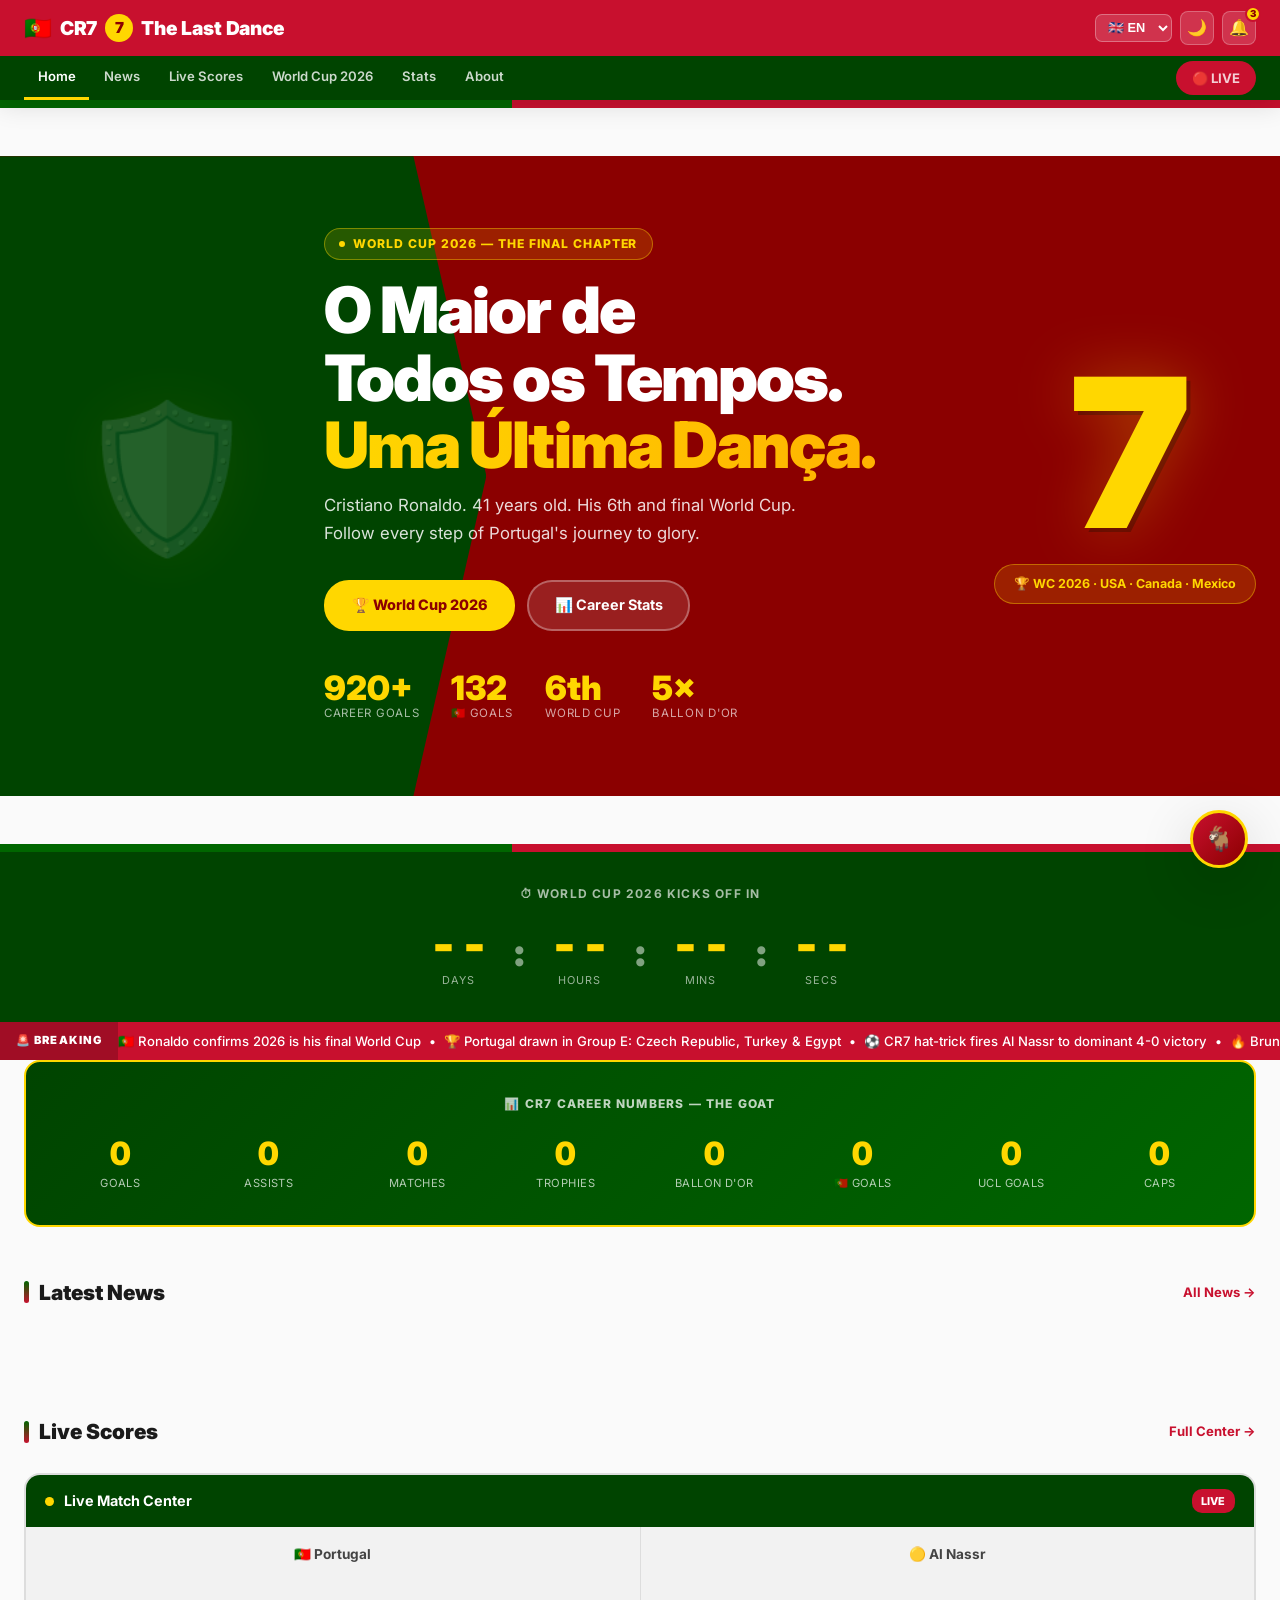
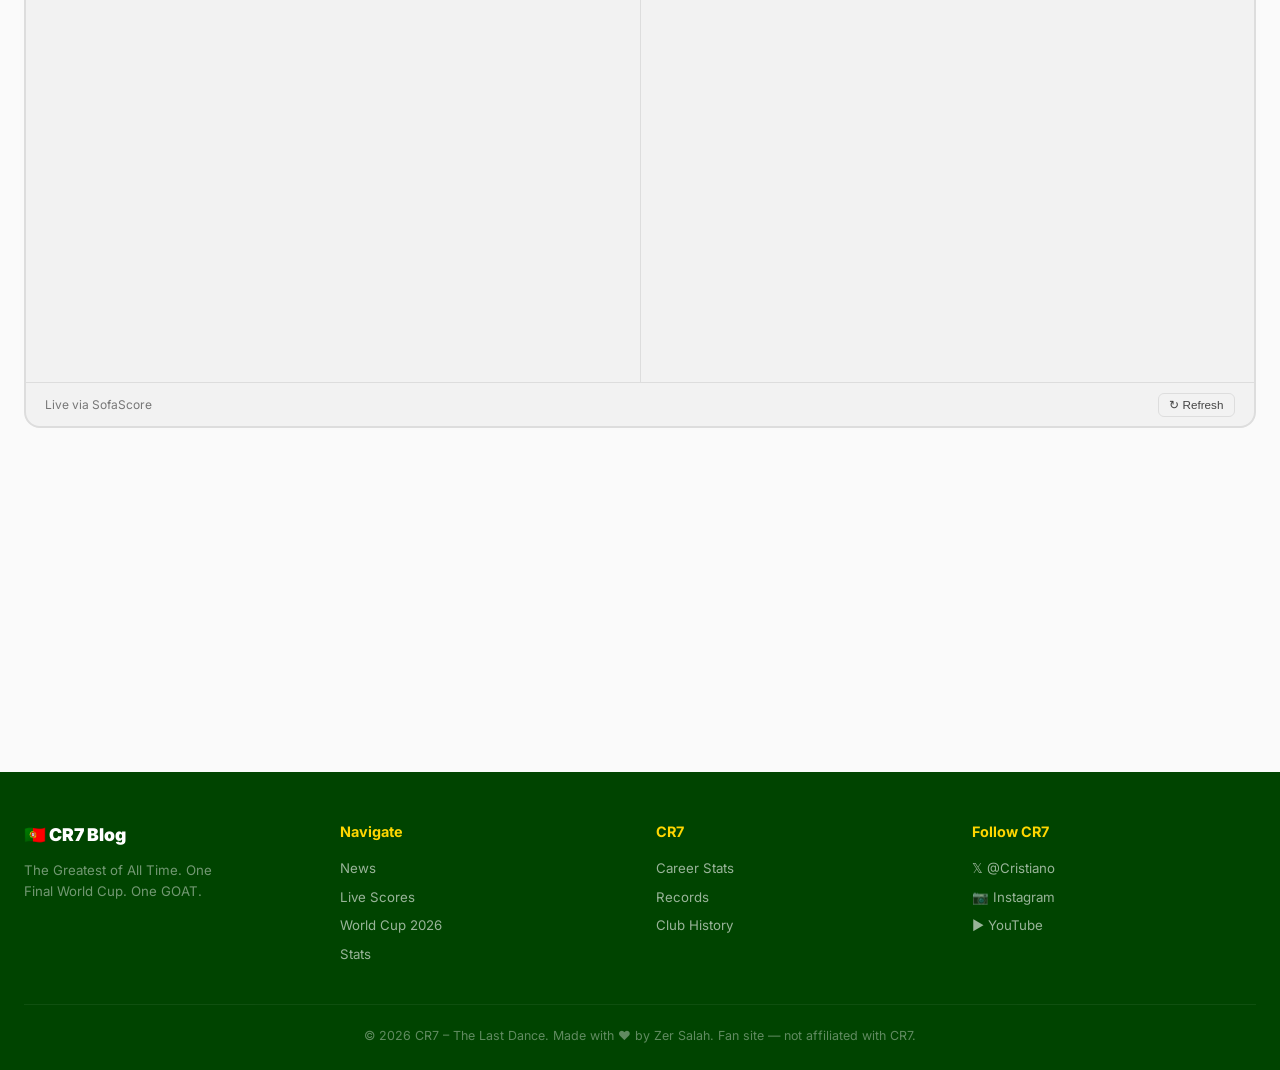
==== commit fafee7e8: "Add files via upload" ====
--- a/index.html
+++ b/index.html
@@ -59,6 +59,7 @@
 
   <!-- HERO -->
   <section class="hero">
+    <canvas id="hero-particles"></canvas>
     <div class="hero-coat">🛡️</div>
     <div class="hero-content">
       <div class="hero-left">
@@ -110,7 +111,7 @@
 
   <main class="container">
     <!-- CAREER STATS -->
-    <section class="stats-bar reveal">
+    <section class="stats-bar reveal-scale">
       <div class="stats-bar-title">📊 CR7 CAREER NUMBERS — THE GOAT</div>
       <div class="stats-bar-grid">
         <div class="stat-cell"><span class="stat-cell-num" data-count="920">0</span><div class="stat-cell-label">Goals</div></div>
@@ -227,5 +228,6 @@
   <button class="chatbot-fab" id="chatFab" aria-label="Open chatbot">🐐</button>
 
   <script src="js/main.js"></script>
+  <script src="js/animations.js"></script>
 </body>
 </html>
